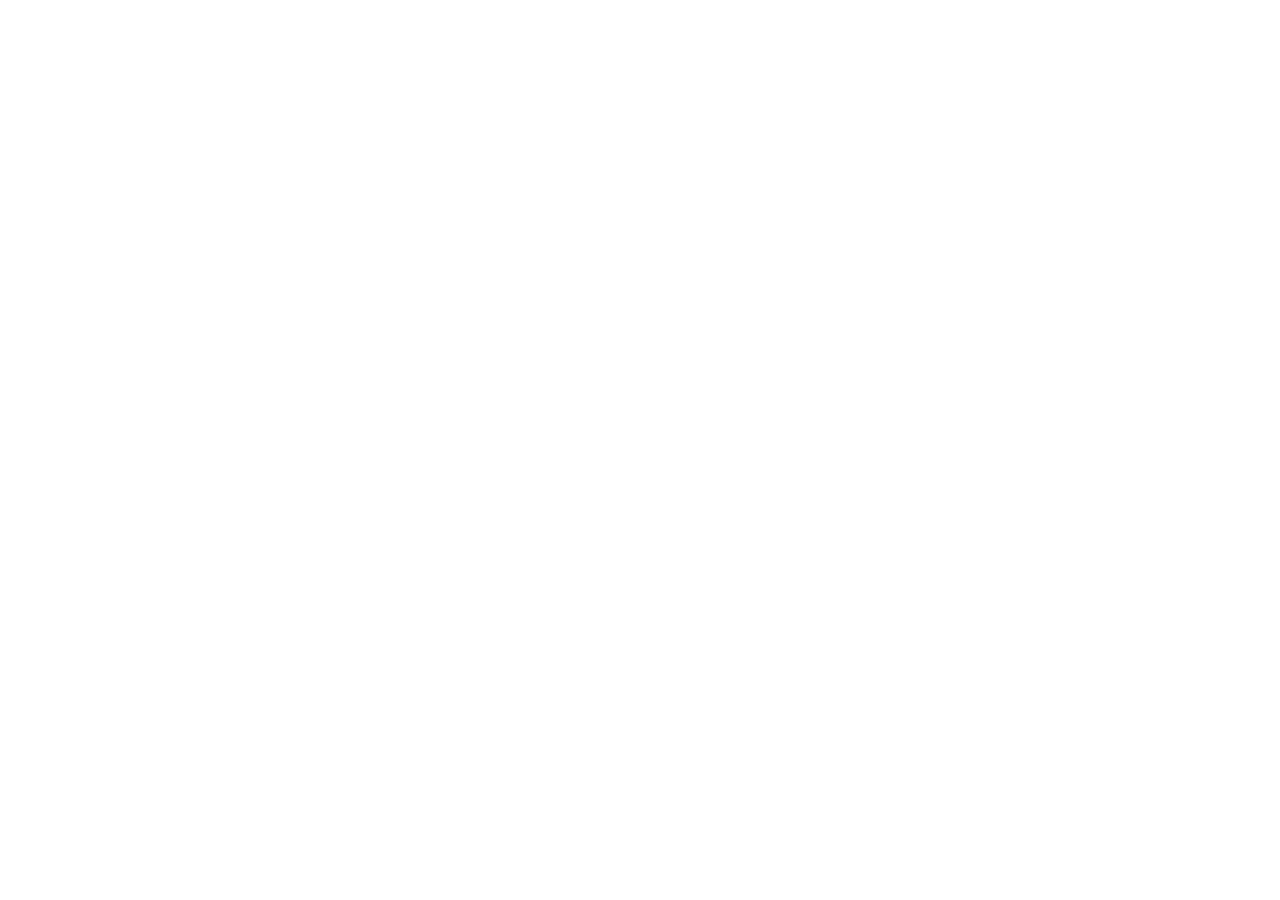
==== find.html @ 616965c0 "Adding initial folder structure and main files" ====
<!DOCTYPE html>
<html lang="en">
<head>
  <meta charset="UTF-8">
  <meta name="viewport" content="width=device-width, initial-scale=1.0">
  <meta name="theme-color" content="#74c7cd">
  <title>Find | Aotearoa Support Near Me</title>
  <link rel="stylesheet" href="assets/css/styles.css">
</head>
<body>
  
</body>
</html>
---- assets/css/styles.css ----
:root {
  --teal: #74c6ce;
  --teal-dark: #2c7e86;
  --teal-soft: #e2f2f4;
  --coral: #ef6c63;
  --coral-dark: #bd4f48;
  --coral-soft: #fff1ef;
  --green-soft: #eef2df;
  --blue-soft: #e3ebf5;
  --pink-soft: #fbeceb;
  --gold-soft: #fff5d7;
  --ink: #24333a;
  --muted: #66747b;
  --line: #dfe7e9;
  --surface: #ffffff;
  --page: #f8fbfb;
  --shadow: 0 10px 28px rgba(34, 61, 68, 0.09);
  --radius: 22px;
  --radius-small: 14px;
  --nav-height: 88px;
}
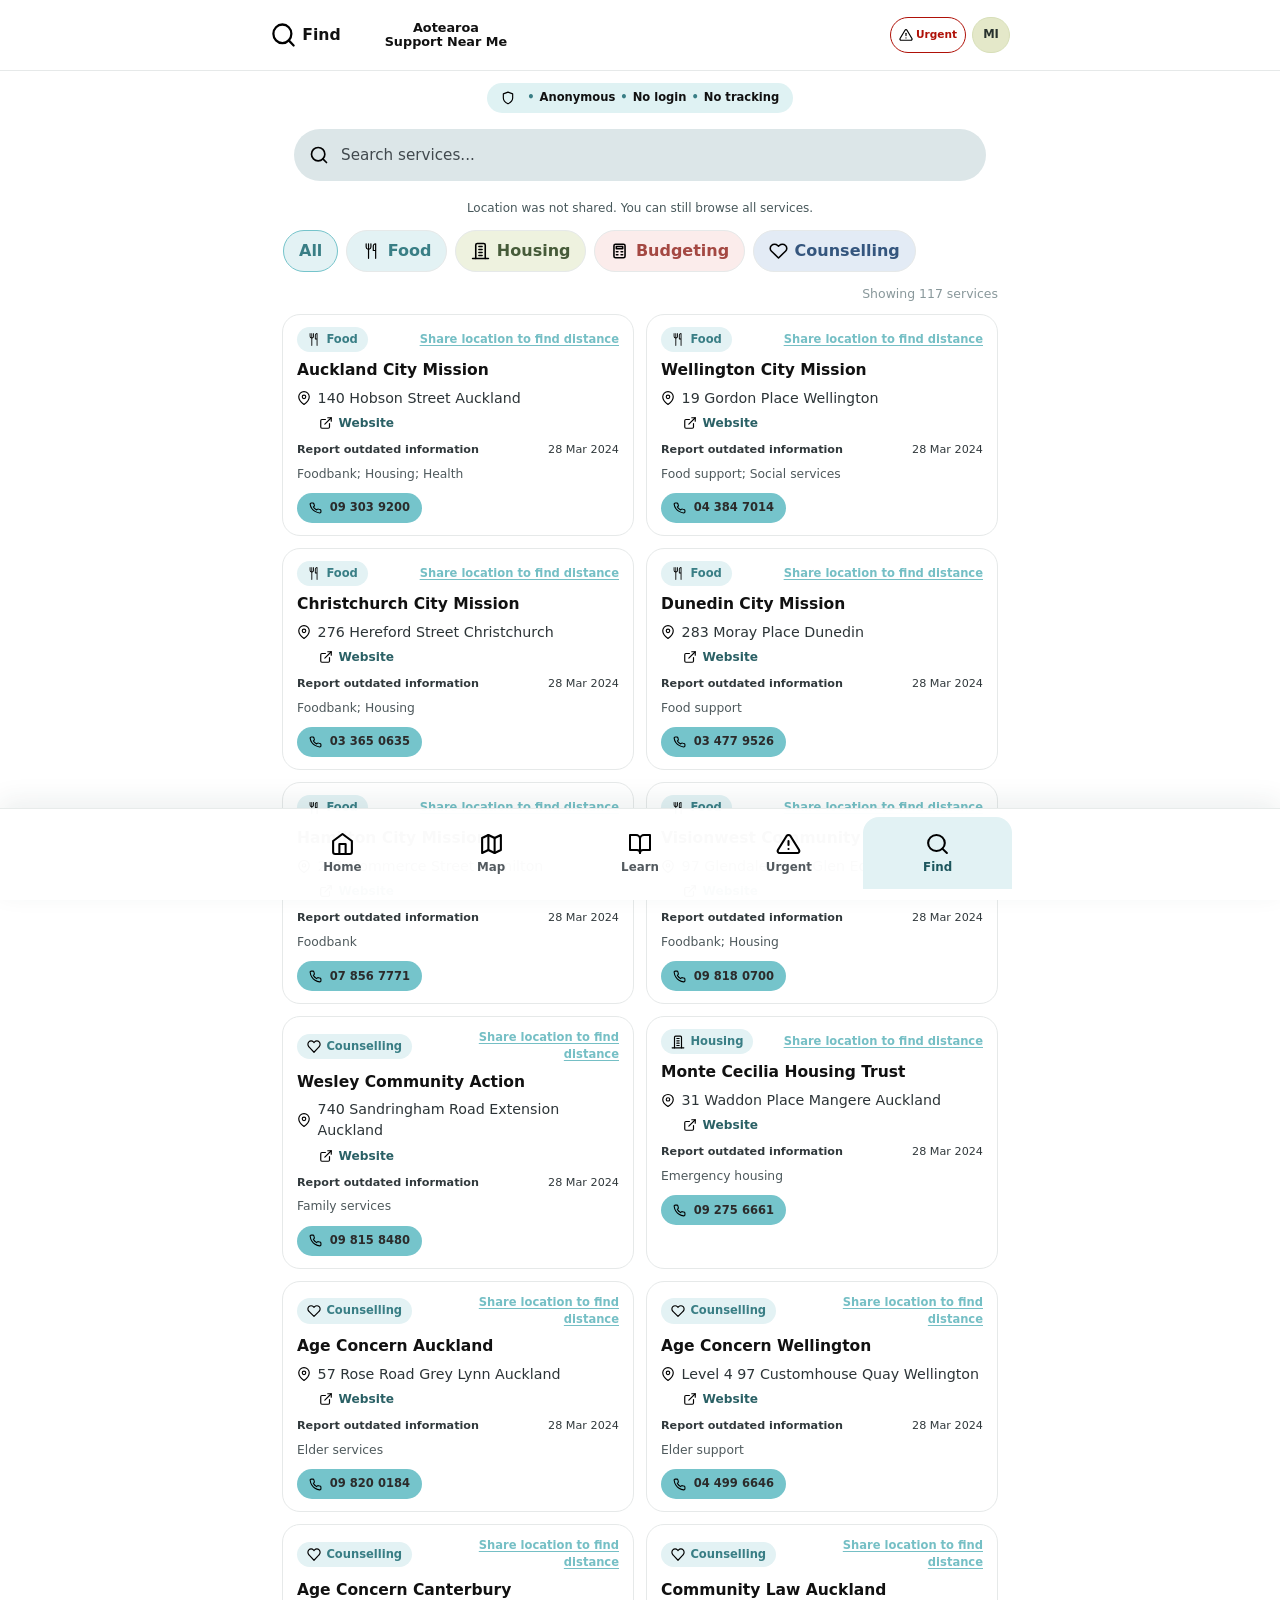
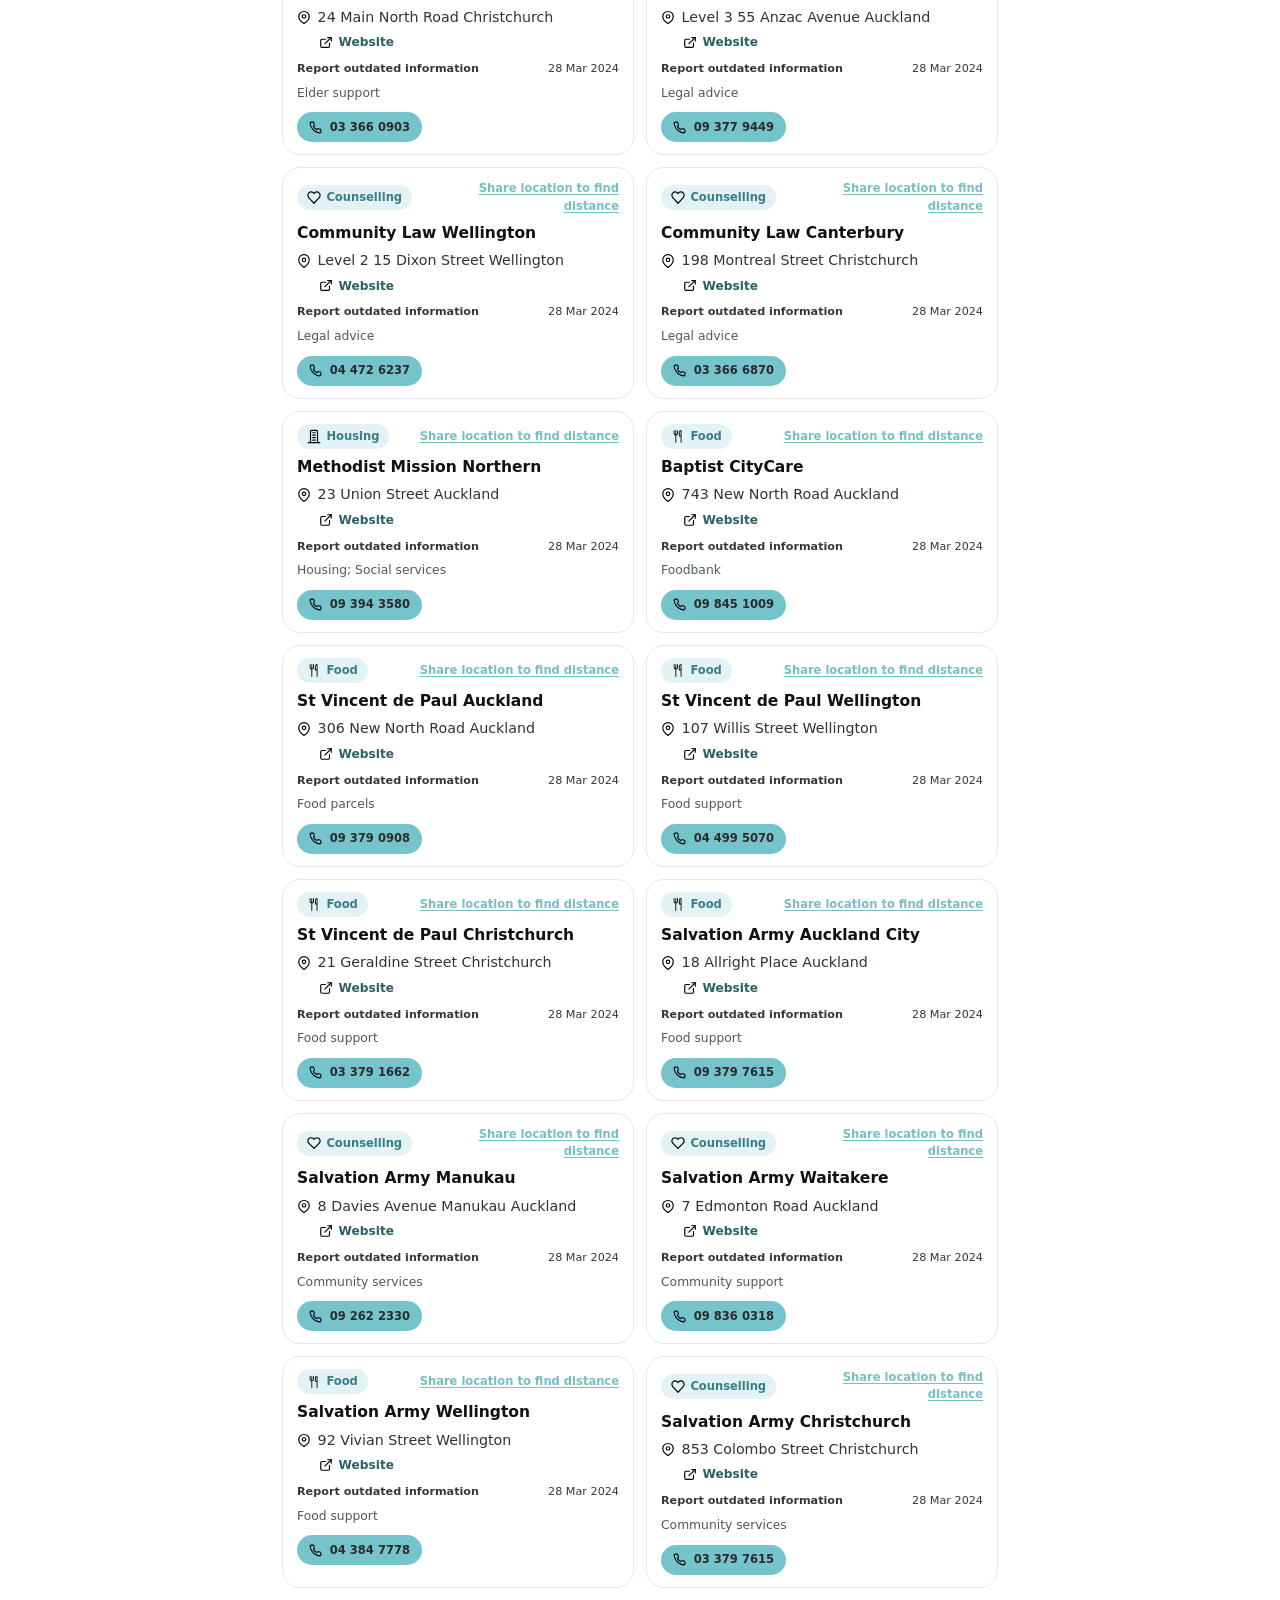
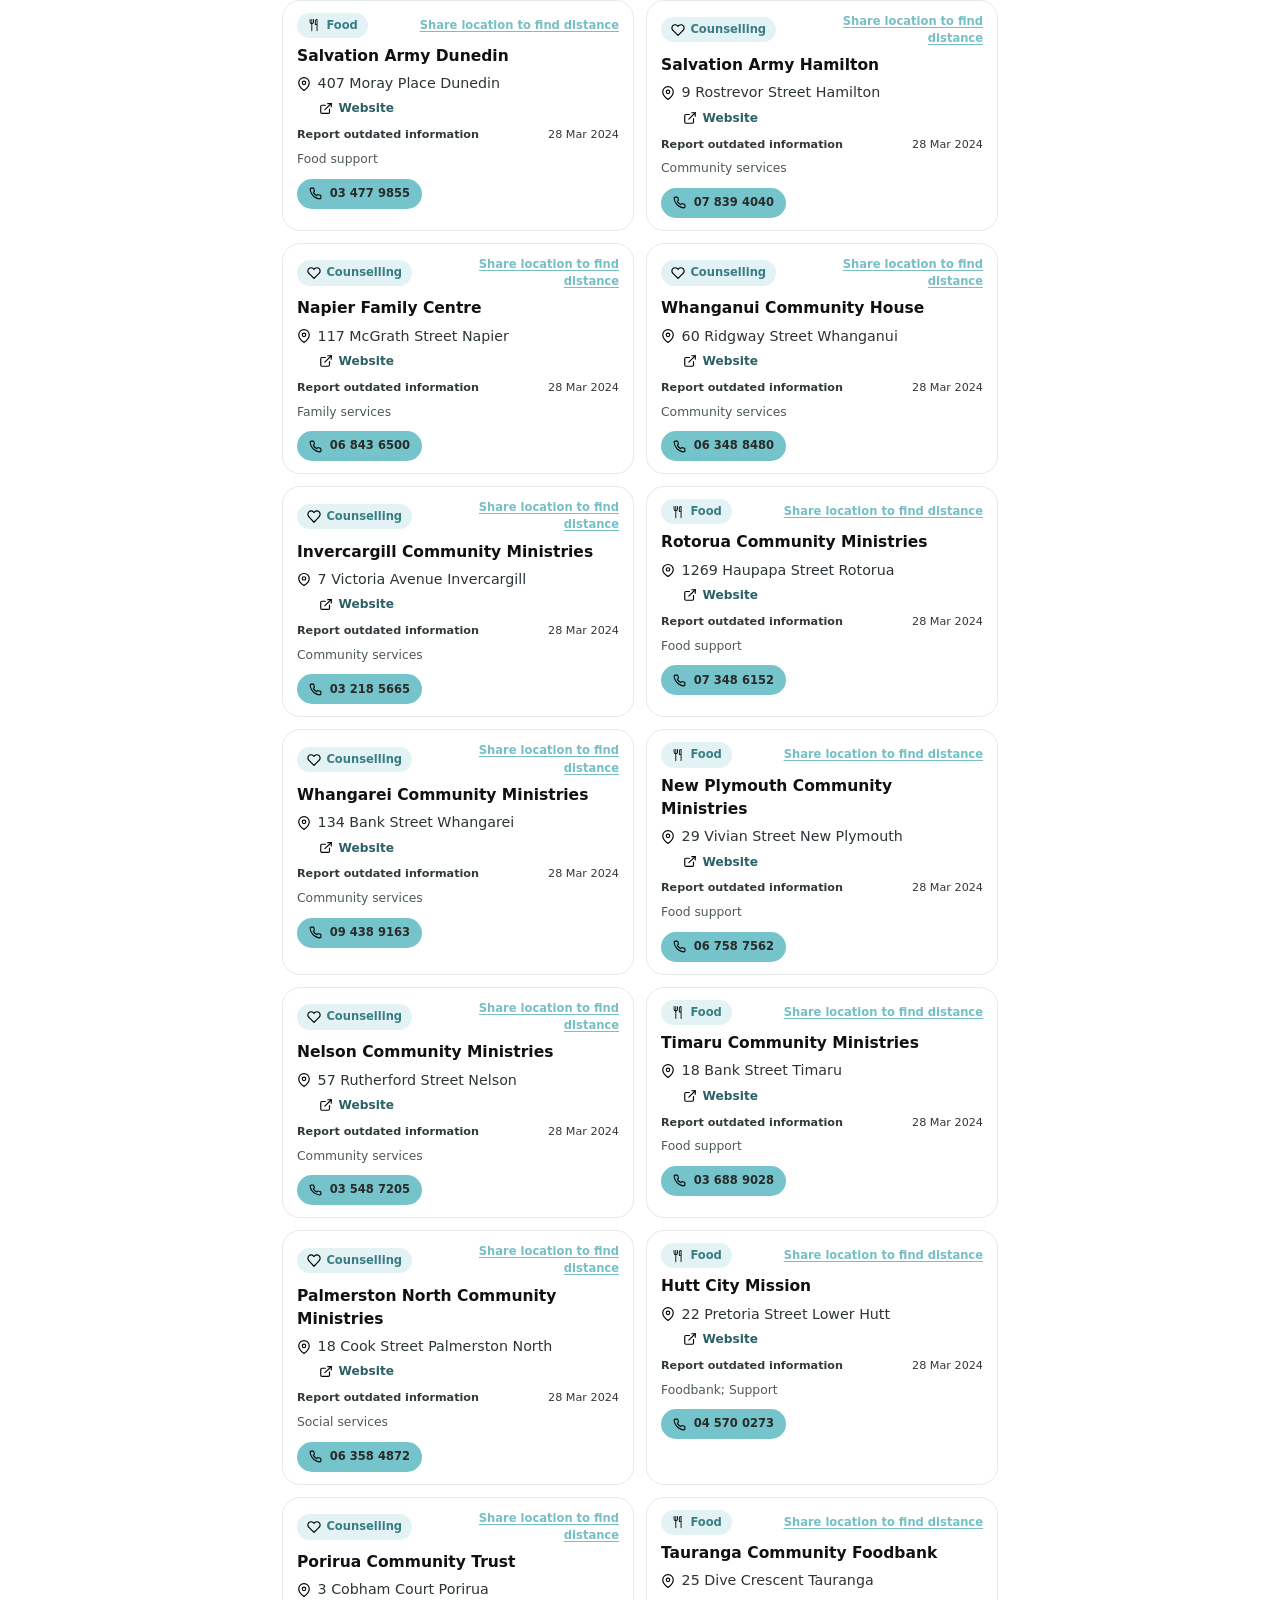
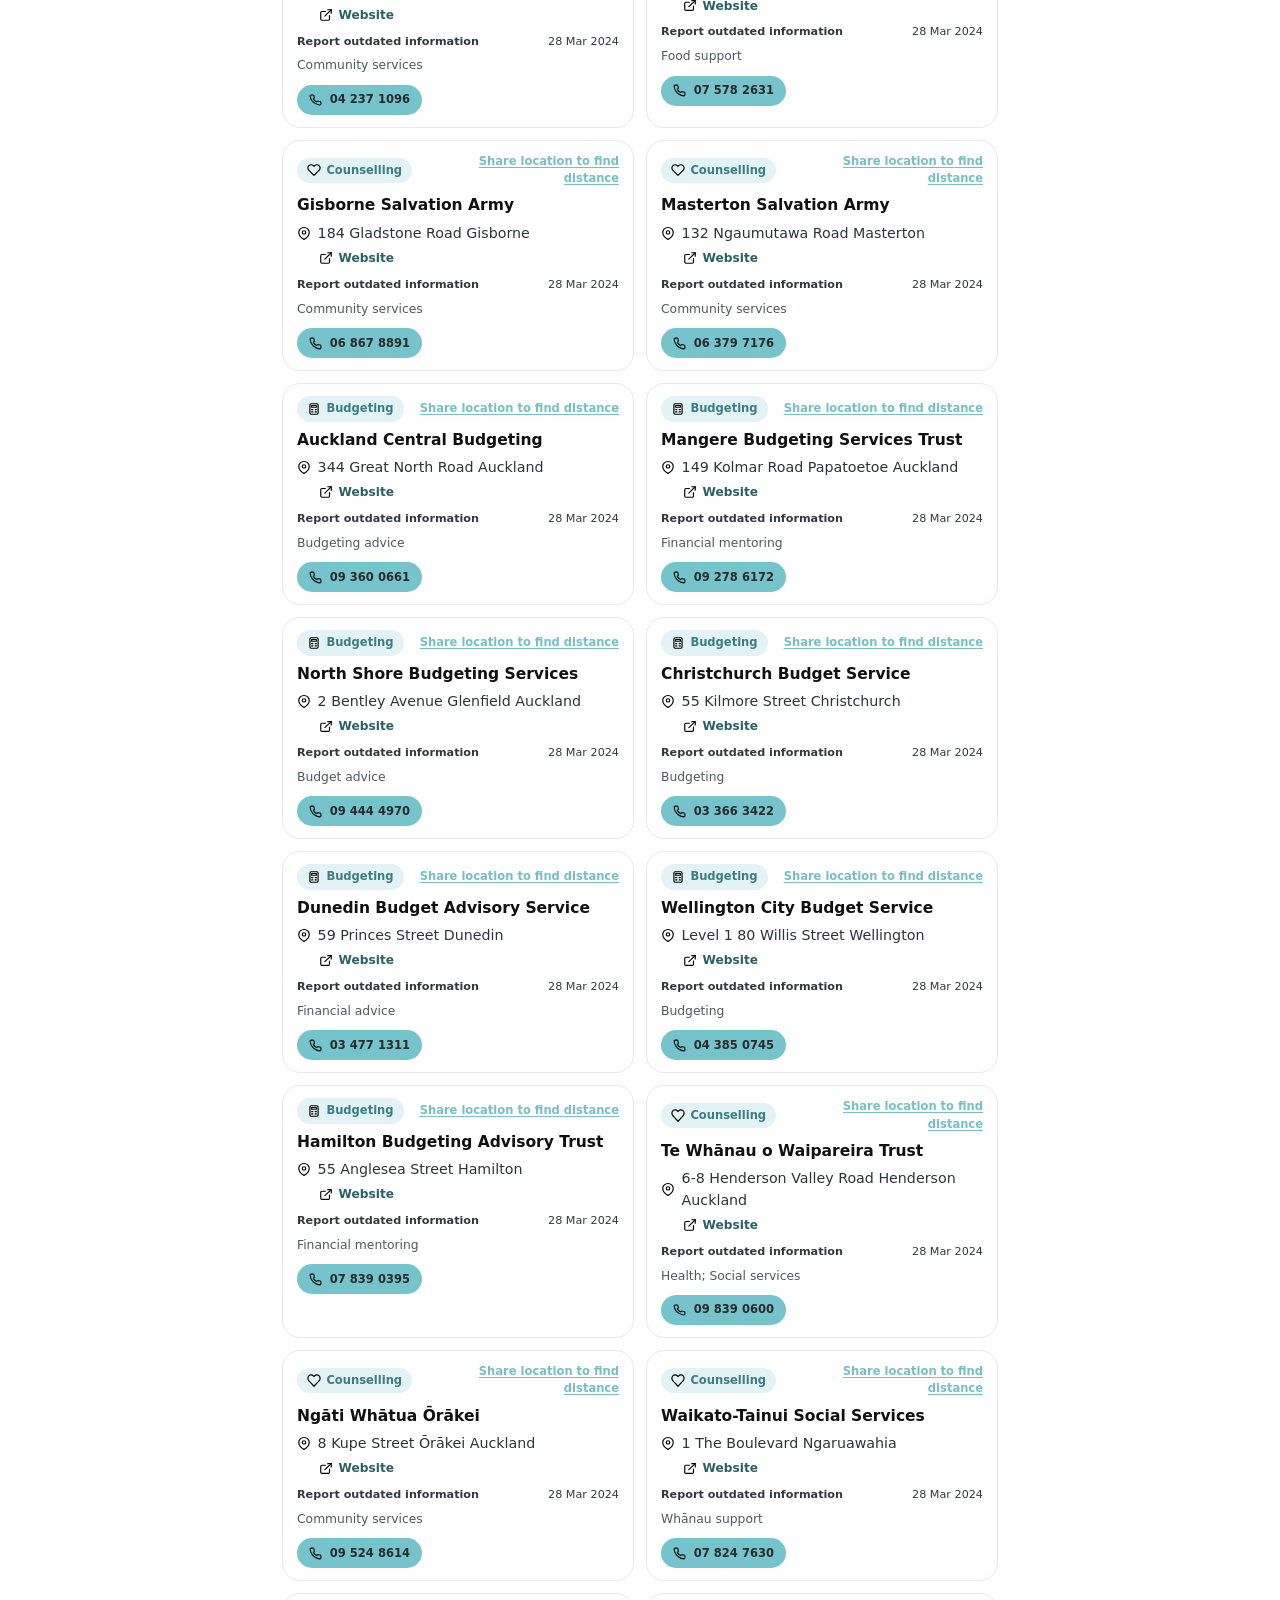
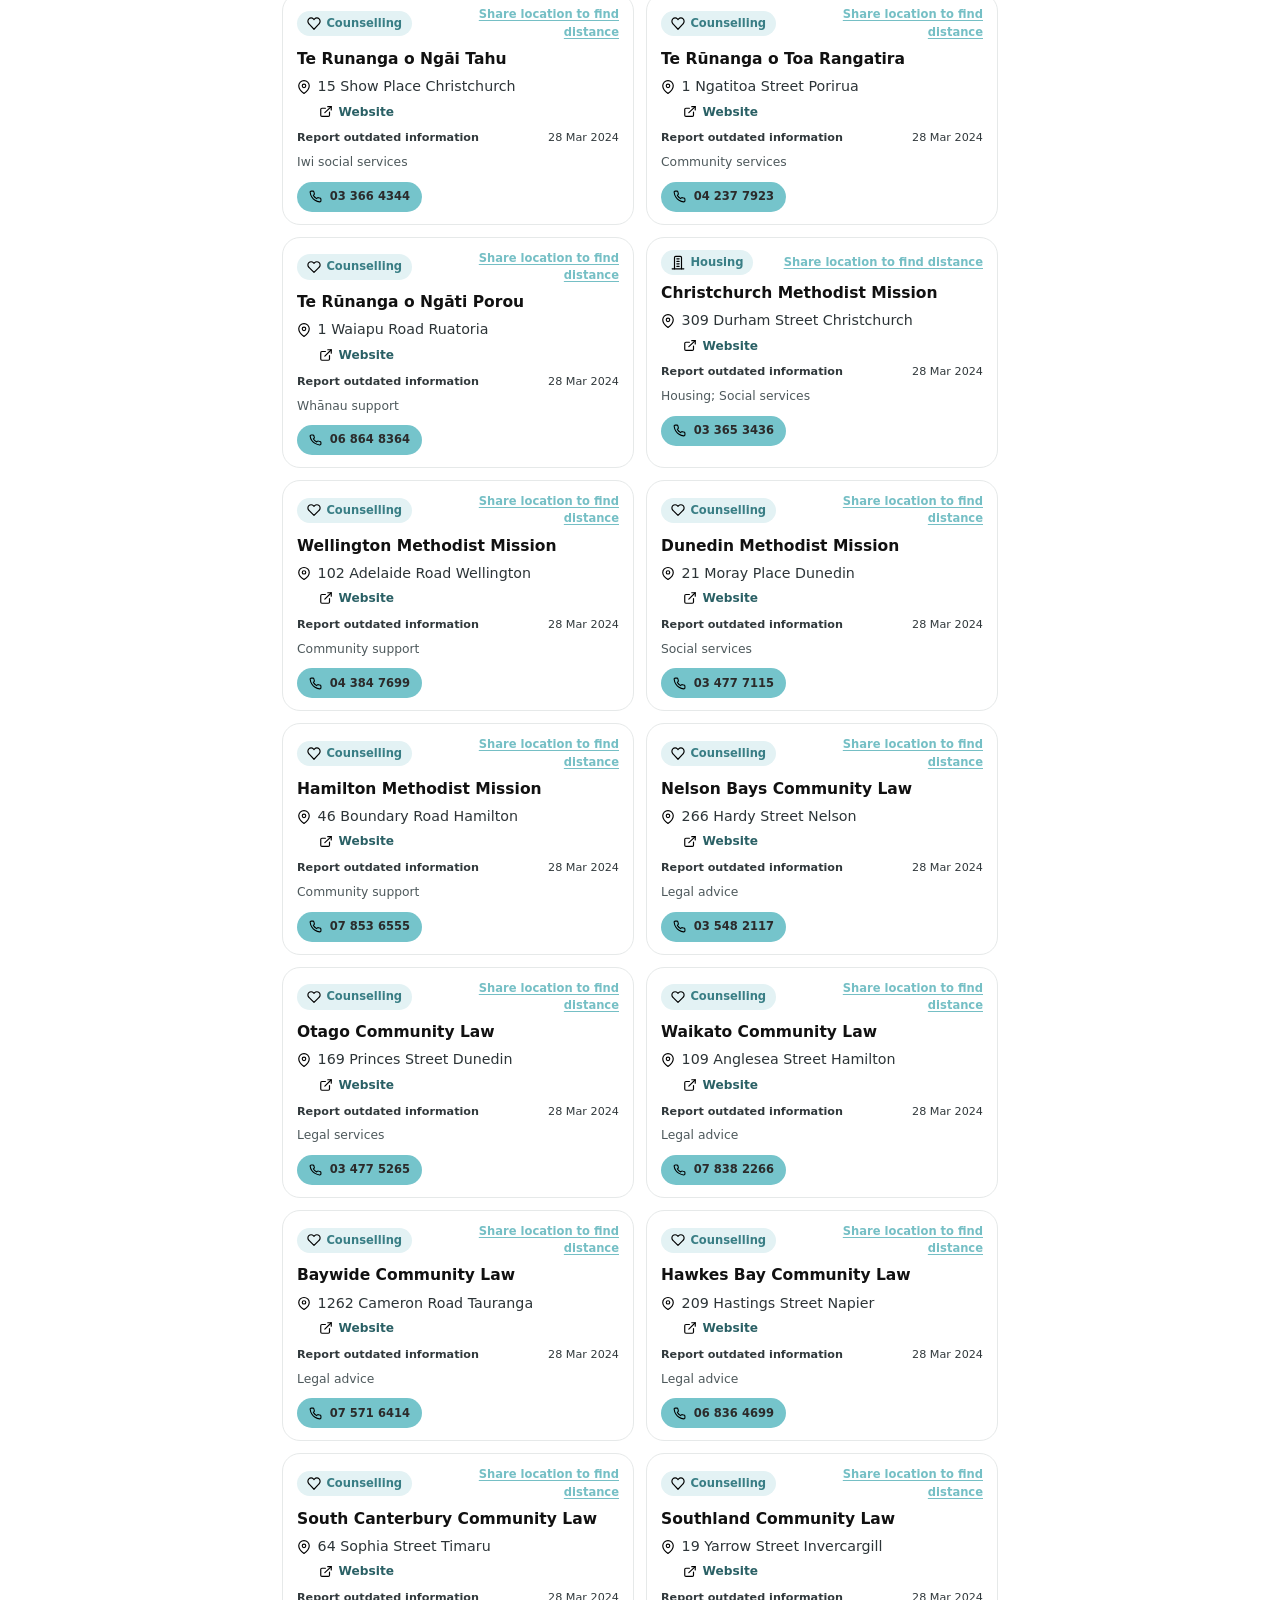
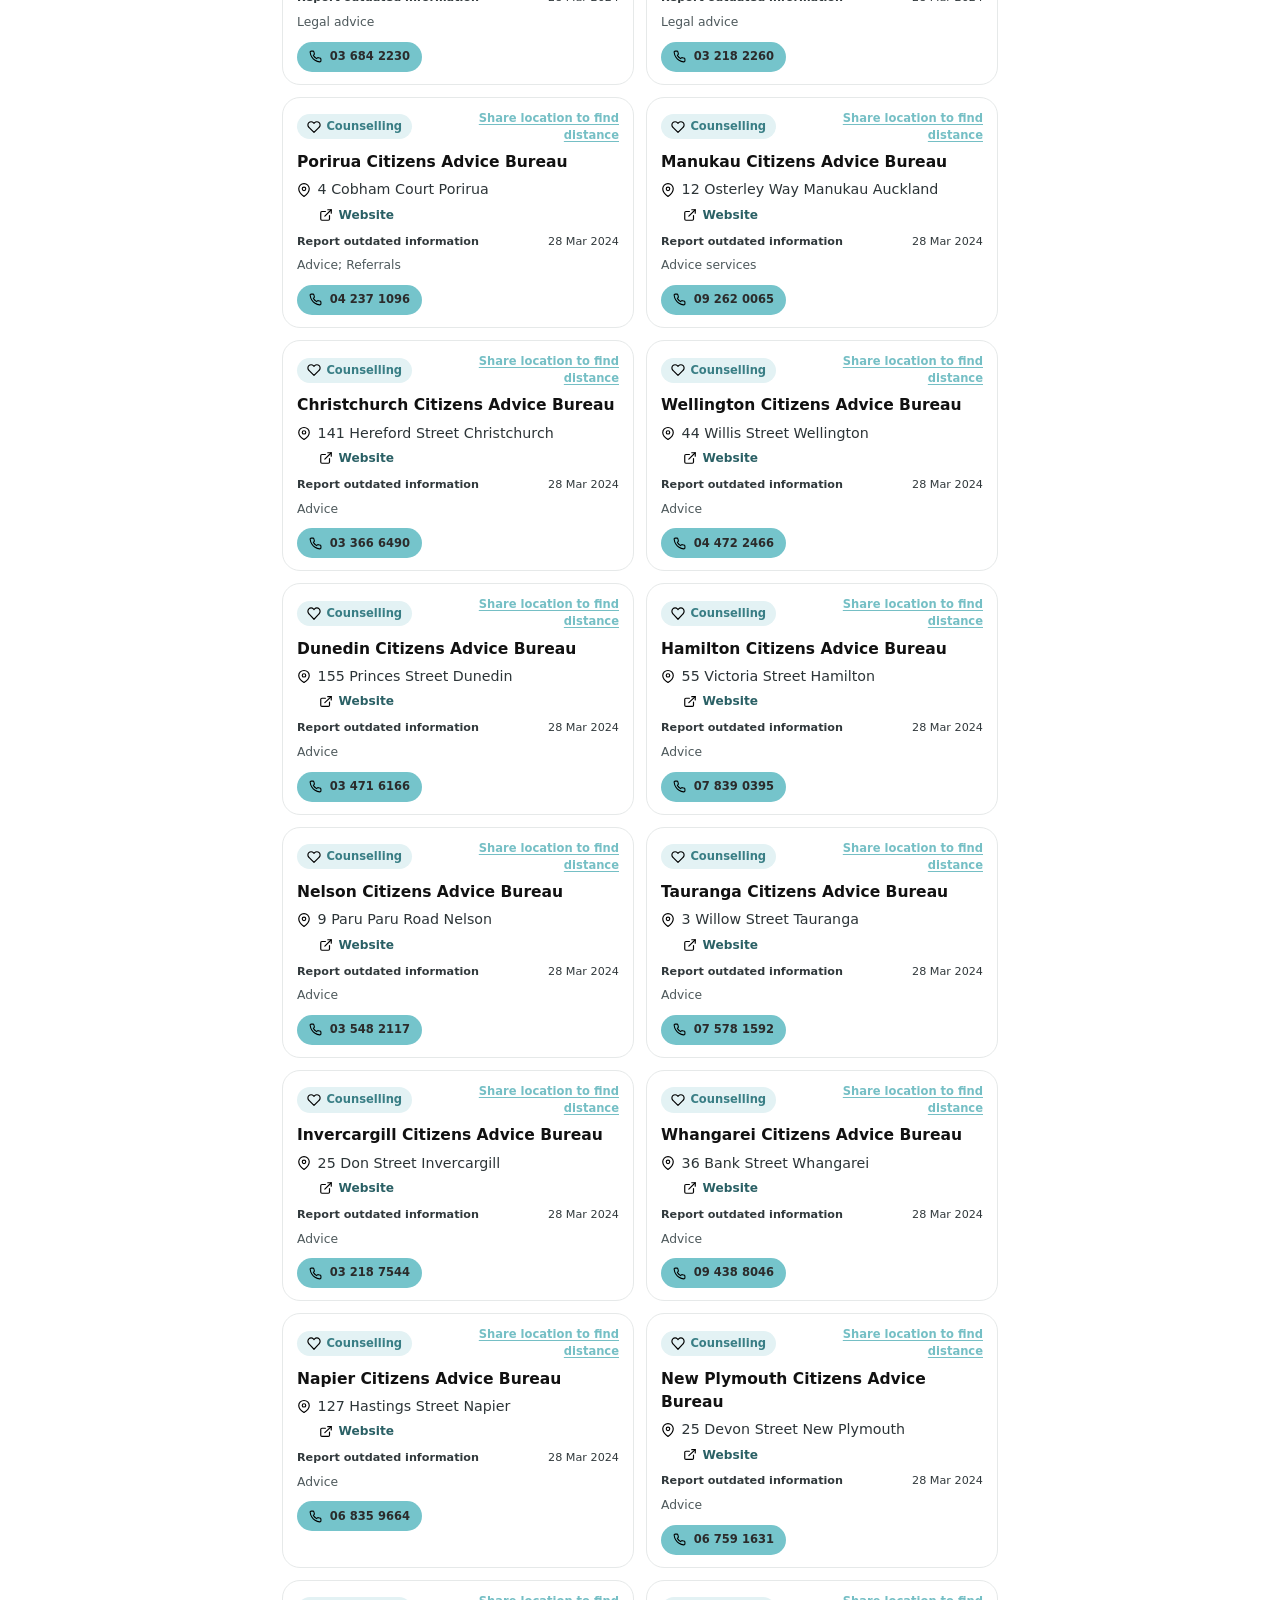
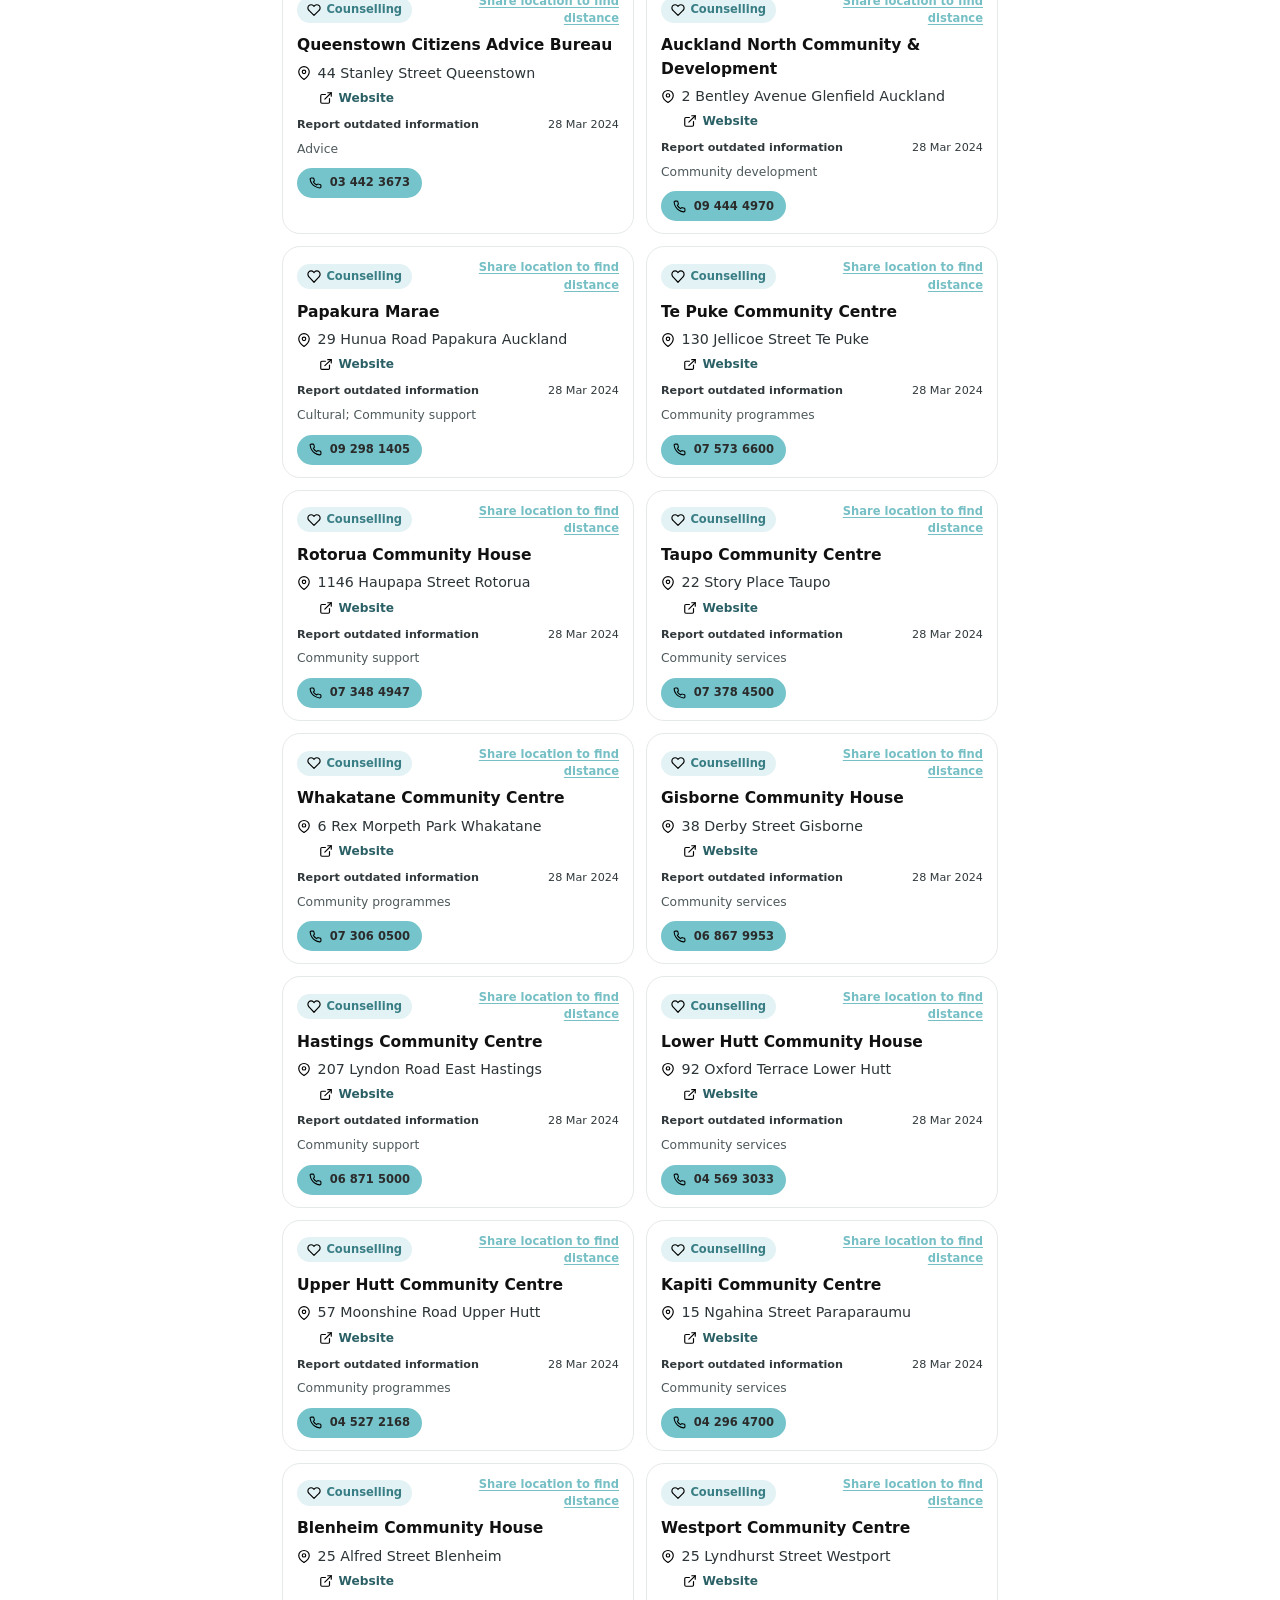
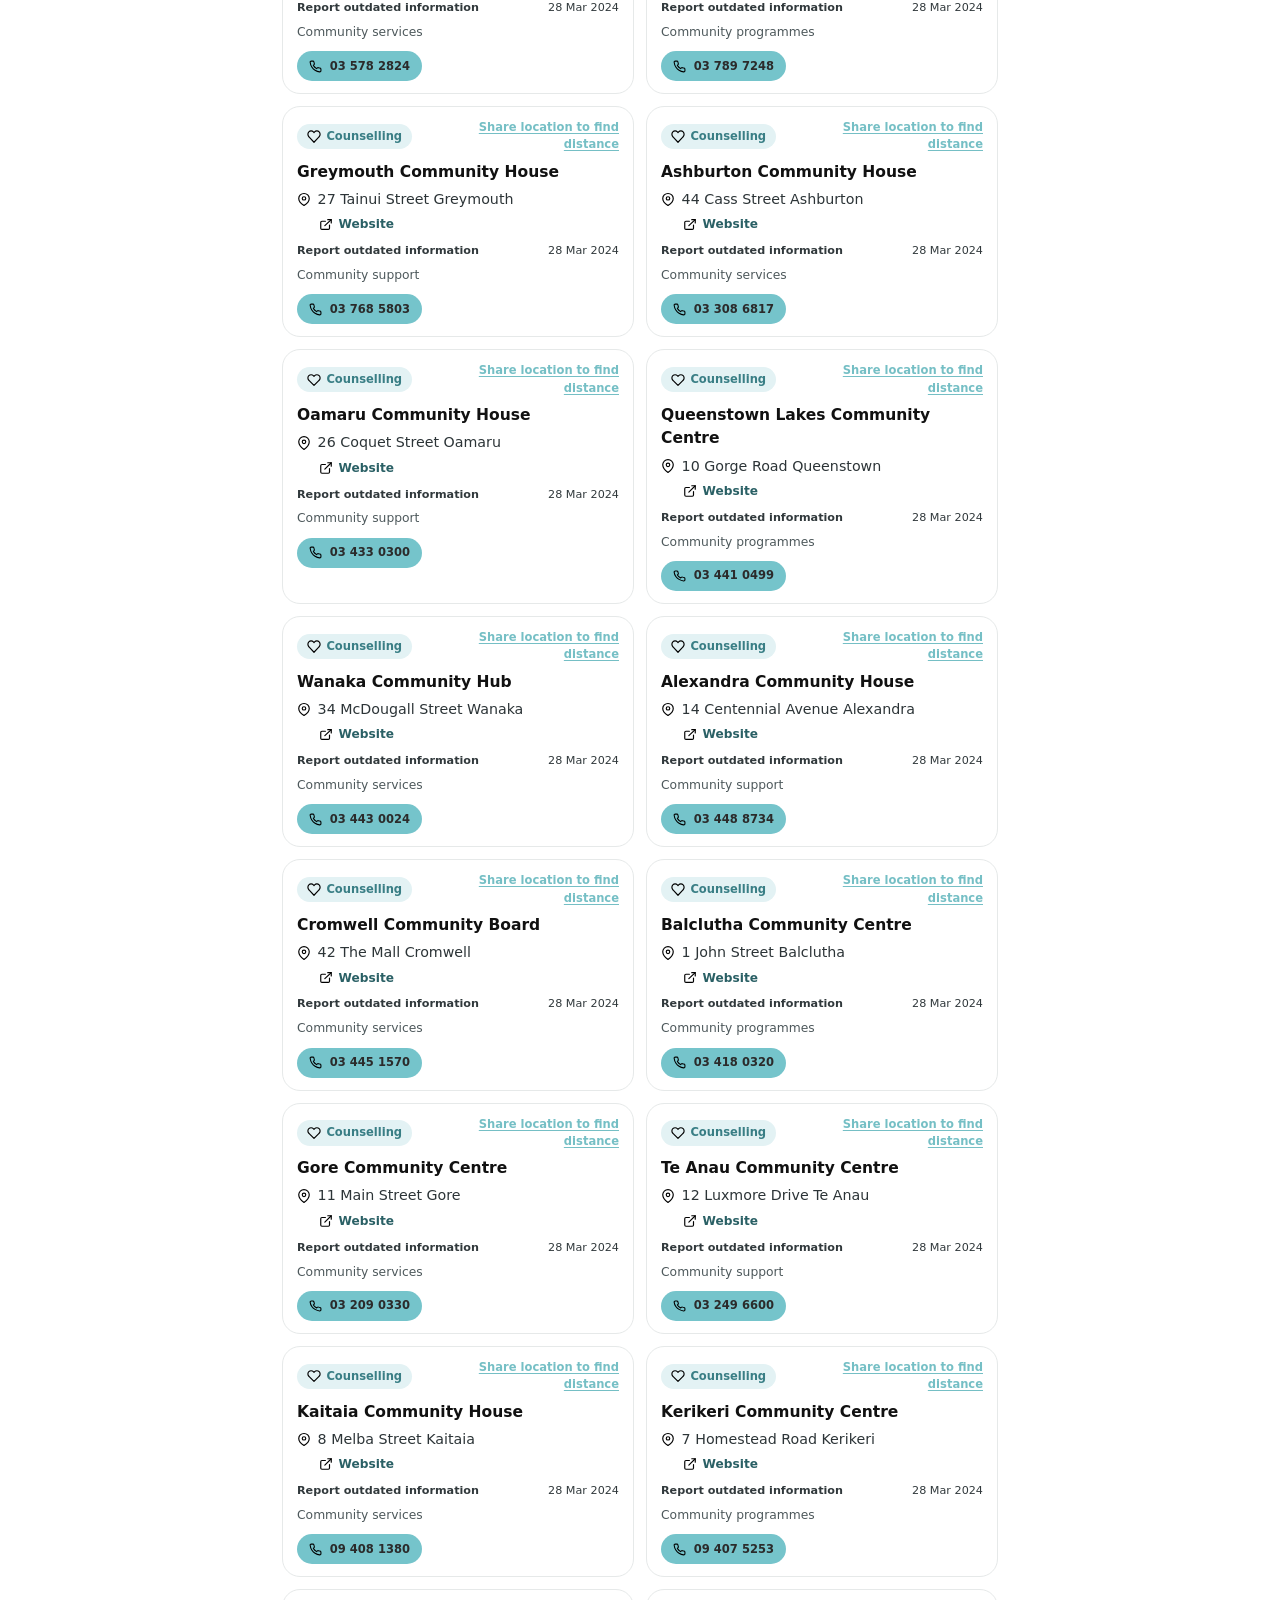
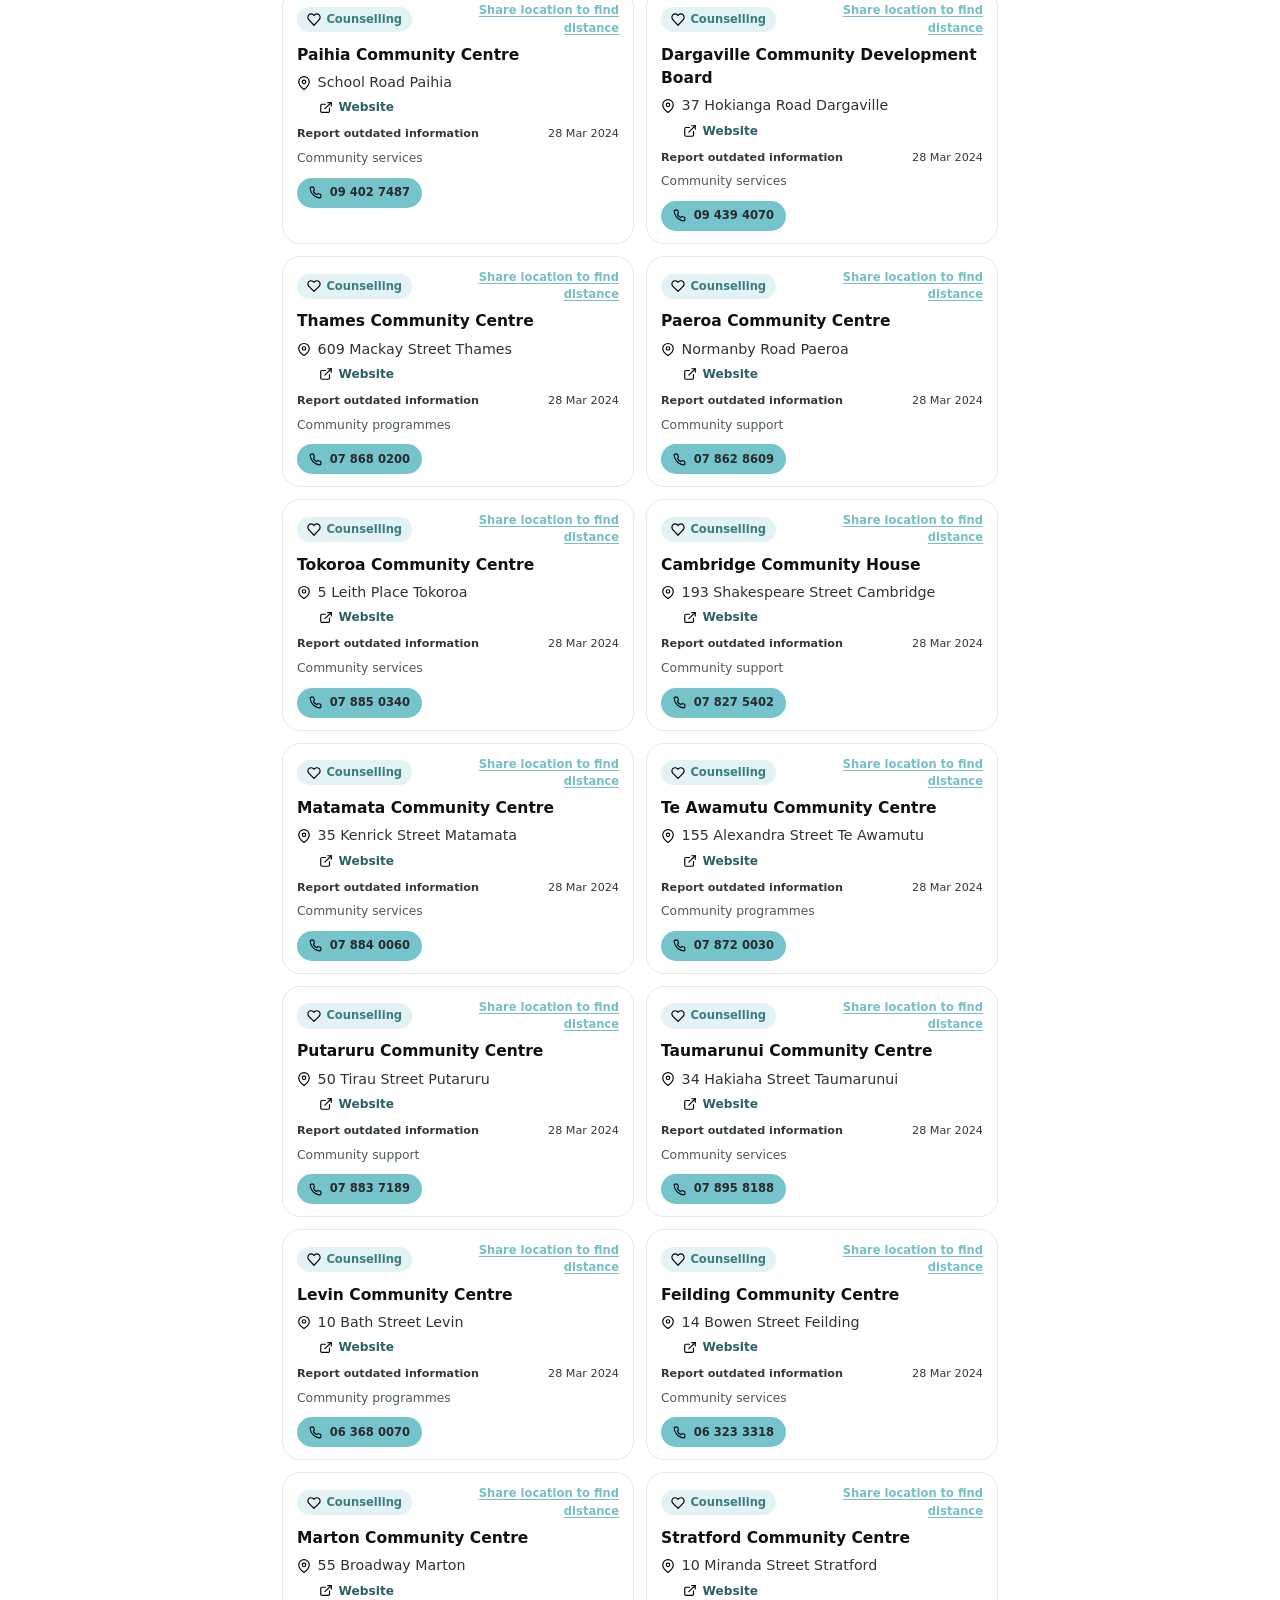
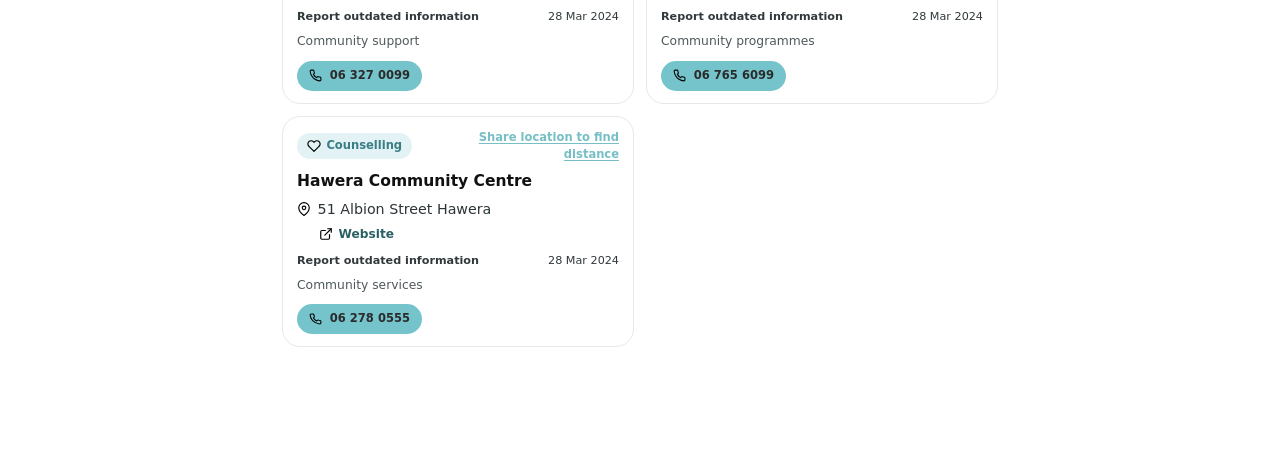
==== commit dfc29939: "Adding finalised file list and changes" ====
--- a/find.html
+++ b/find.html
@@ -4,10 +4,34 @@
   <meta charset="UTF-8">
   <meta name="viewport" content="width=device-width, initial-scale=1.0">
   <meta name="theme-color" content="#74c7cd">
-  <title>Find | Aotearoa Support Near Me</title>
+  <title>Find Aotearoa Support Near Me</title>
   <link rel="stylesheet" href="assets/css/styles.css">
 </head>
-<body>
-  
+<body data-page="find">
+  <header id="app-header"></header>
+  <main class="app-main">
+    <div id="privacy-banner"></div>
+<div class="search-panel">
+  <label class="search-box" for="service-search">
+    <img class="icon" src="assets/icons/search.svg" alt="">
+    <input id="service-search" type="search" autocomplete="off" data-i18n-placeholder="find.searchPlaceholder" placeholder="Search services...">
+  </label>
+</div>
+<p id="find-location-status" class="location-status-inline" aria-live="polite"></p>
+
+<div>
+  <div id="find-category-filters" class="chip-row"></div>
+</div>
+
+<div class="div-block">
+  <div class="result-count-row">
+    <span id="find-result-count" class="result-count"></span>
+  </div>
+  <div id="find-service-list" class="service-list" aria-live="polite"></div>
+</div>
+
+  </main>
+  <nav id="bottom-navigation"></nav>
+  <script type="module" src="assets/js/find.js"></script>
 </body>
 </html>
--- a/assets/css/styles.css
+++ b/assets/css/styles.css
@@ -11,7 +11,7 @@
   --pink-soft: #fbeceb;
   --gold-soft: #fff5d7;
   --ink: #24333a;
-  --muted: #66747b;
+  --muted: #4D5A5B;
   --line: #dfe7e9;
   --surface: #ffffff;
   --page: #f8fbfb;
@@ -20,3 +20,1402 @@
   --radius-small: 14px;
   --nav-height: 88px;
 }
+
+* { box-sizing: border-box; }
+
+html { scroll-behavior: smooth; }
+
+body {
+  margin: 0;
+  color: var(--ink);
+  background: var(--page);
+  font-family: Inter, ui-sans-serif, system-ui, -apple-system, BlinkMacSystemFont, "Segoe UI", sans-serif;
+  line-height: 1.5;
+}
+
+button, input, a { font: inherit; }
+
+button, a { -webkit-tap-highlight-color: transparent; }
+
+a { color: inherit; }
+
+.icon {
+  width: 1.35rem;
+  height: 1.35rem;
+  flex: 0 0 auto;
+}
+
+.icon-large { width: 2.4rem; height: 2.4rem; }
+.icon-xl { width: 3.25rem; height: 3.25rem; }
+
+#app-header {
+  position: sticky;
+  top: 0;
+  z-index: 100;
+  background: rgba(255, 255, 255, 0.96);
+  backdrop-filter: blur(12px);
+  border-bottom: 1px solid var(--line);
+}
+
+.header-inner {
+  min-height: 70px;
+  max-width: 760px;
+  margin: 0 auto;
+  padding: 8px 10px;
+  display: grid;
+  grid-template-columns: auto minmax(110px, 1fr) auto;
+  align-items: center;
+  column-gap: 7px;
+}
+
+.page-identity {
+  display: flex;
+  align-items: center;
+  gap: 5px;
+  min-width: 0;
+  font-weight: 750;
+}
+
+.page-identity .icon {
+  color: #74c6ce;
+  width: 1.7rem;
+  height: 1.7rem;
+}
+
+.page-identity span {
+  white-space: nowrap;
+  font-size: 0.98rem;
+}
+
+.brand {
+  justify-self: start;
+  margin-left: 2px;
+  text-align: left;
+  font-size: 0.82rem;
+  line-height: 1.08;
+  font-weight: 850;
+  letter-spacing: 0;
+  white-space: nowrap;
+}
+
+.header-actions {
+  display: flex;
+  align-items: center;
+  justify-content: flex-end;
+  gap: 6px;
+}
+
+.urgent-link,
+.language-button {
+  min-height: 36px;
+  border-radius: 999px;
+  display: inline-flex;
+  align-items: center;
+  justify-content: center;
+  text-decoration: none;
+  font-weight: 800;
+  cursor: pointer;
+  background: #fff;
+}
+
+.language-button:hover::after {
+  content: "Change language";
+  position: absolute;
+  top: calc(100% + 6px);
+  right: 0;
+  background: #333;
+  color: #fff;
+  padding: 6px 9px;
+  border-radius: 5px;
+  font-size: 11px;
+  white-space: nowrap;
+  z-index: 100;
+}
+
+.urgent-link {
+  gap: 4px;
+  padding: 6px 9px;
+  border: 1.5px solid #AF1108;
+  color: #AF1108;
+  font-size: 0.72rem;
+  white-space: nowrap;
+}
+
+.urgent-link .icon {
+  width: 1rem;
+  height: 1rem;
+}
+
+.language-button {
+  width: 38px;
+  min-width: 38px;
+  padding: 0;
+  border: 1.5px solid #d7dfb8;
+  background: #e4e8c9;
+  color: #27312d;
+  font-size: 0.72rem;
+}
+
+.app-main {
+  width: min(100%, 760px);
+  margin: 0 auto;
+  padding: 12px 14px calc(var(--nav-height) + 28px);
+}
+
+.privacy-banner {
+  background: #eef8f7;
+  border: 1px solid #d9eeec;
+  border-radius: 999px;
+  min-height: 38px;
+  padding: 8px 14px;
+  margin-bottom: 16px;
+  display: flex;
+  align-items: center;
+  justify-content: center;
+  gap: 14px;
+  color: #44656a;
+  font-size: 0.83rem;
+  font-weight: 700;
+}
+
+.privacy-banner span {
+  display: inline-flex;
+  align-items: center;
+  gap: 5px;
+}
+
+.privacy-banner span::before {
+  content: "•";
+  color: var(--teal-dark);
+}
+
+.privacy-banner span:first-child::before { content: ""; }
+
+.hero-card, .page-intro, .quiz-card, .urgent-primary-card, .search-panel {
+  border-radius: var(--radius);
+  background: var(--surface);
+  border: 1px solid var(--line);
+  box-shadow: var(--shadow);
+}
+
+.hero-card {
+  padding: 26px 22px;
+  background:
+    radial-gradient(circle at 88% 16%, rgba(115,196,202,.26), transparent 25%),
+    linear-gradient(140deg, #ffffff, #eefafa);
+}
+
+.hero-card h1, .page-intro h1, .urgent-hero h1 {
+  margin: 2px 0 8px;
+  font-size: clamp(1.8rem, 8vw, 2.6rem);
+  line-height: 1.08;
+}
+
+.hero-card p, .page-intro p, .urgent-hero p { margin: 0; }
+
+.eyebrow {
+  margin: 0;
+  color: var(--teal-dark);
+  font-size: 0.79rem;
+  font-weight: 800;
+  letter-spacing: 0.08em;
+  text-transform: uppercase;
+}
+
+.primary-cta, .secondary-button, .call-button, .icon-call-button {
+  border: 0;
+  cursor: pointer;
+  text-decoration: none;
+  display: inline-flex;
+  align-items: center;
+  justify-content: center;
+  gap: 8px;
+  font-weight: 800;
+}
+
+.primary-cta {
+  width: 100%;
+  margin-top: 22px;
+  min-height: 54px;
+  border-radius: 16px;
+  background: var(--teal);
+  color: #123a3e;
+}
+
+.secondary-button {
+  min-height: 42px;
+  padding: 8px 13px;
+  border-radius: 13px;
+  background: var(--teal-soft);
+  color: var(--teal-dark);
+}
+
+.section-block { margin-top: 24px; }
+
+.section-heading-row {
+  margin-bottom: 12px;
+  display: flex;
+  align-items: end;
+  justify-content: space-between;
+  gap: 12px;
+}
+
+.section-heading-row h2 { margin: 0; font-size: 1.2rem; }
+
+.category-grid {
+  display: grid;
+  grid-template-columns: repeat(2, minmax(0, 1fr));
+  gap: 12px;
+}
+
+.category-tile {
+  border: 0;
+  min-height: 128px;
+  border-radius: 20px;
+  padding: 17px;
+  background: var(--teal-soft);
+  color: var(--ink);
+  text-align: left;
+  display: flex;
+  flex-direction: column;
+  justify-content: space-between;
+  gap: 14px;
+  cursor: pointer;
+}
+
+.category-tile:nth-child(4n+2) { background: var(--green-soft); }
+.category-tile:nth-child(4n+3) { background: var(--pink-soft); }
+.category-tile:nth-child(4n+4) { background: var(--blue-soft); }
+
+.category-tile .icon { width: 2rem; height: 2rem; color: var(--teal-dark); }
+.category-tile strong { font-size: 0.96rem; }
+
+.page-intro { padding: 20px; margin-bottom: 16px; }
+.page-intro h1 { font-size: 1.85rem; }
+
+.location-panel {
+  padding: 14px;
+  margin-bottom: 14px;
+  display: flex;
+  align-items: center;
+  justify-content: space-between;
+  gap: 12px;
+}
+
+.location-panel p, .search-panel p { margin: 3px 0 0; }
+.muted { color: var(--muted); font-size: 0.88rem; }
+
+.chip-row {
+  display: flex;
+  gap: 8px;
+  overflow-x: auto;
+  padding: 3px 1px 10px;
+  scrollbar-width: thin;
+}
+
+.filter-chip {
+  flex: 0 0 auto;
+  border: 1px solid var(--line);
+  background: var(--surface);
+  border-radius: 999px;
+  min-height: 42px;
+  padding: 7px 15px;
+  cursor: pointer;
+  color: var(--ink);
+  font-weight: 700;
+  display: inline-flex;
+  align-items: center;
+  gap: 7px;
+}
+
+.filter-chip .icon {
+  width: 1.15rem;
+  height: 1.15rem;
+}
+
+.filter-chip.active {
+  border-color: var(--coral);
+  background: var(--coral);
+  color: #fff;
+}
+
+.filter-chip.category-filter-food { background: var(--teal-soft); color: var(--teal-dark); }
+.filter-chip.category-filter-housing { background: var(--green-soft); color: #465b39; }
+.filter-chip.category-filter-budgeting { background: var(--pink-soft); color: #a44842; }
+.filter-chip.category-filter-counselling { background: var(--blue-soft); color: #35567e; }
+
+.filter-chip.active.category-filter-food,
+.filter-chip.active.category-filter-housing,
+.filter-chip.active.category-filter-budgeting,
+.filter-chip.active.category-filter-counselling {
+  background: var(--coral);
+  color: #fff;
+  border-color: var(--coral);
+}
+
+.filter-chip.active {
+  border-color: var(--teal);
+  background: var(--teal-soft);
+  color: var(--teal-dark);
+}
+
+.map-canvas {
+  height: 390px;
+  border-radius: var(--radius);
+  overflow: hidden;
+  border: 1px solid var(--line);
+  background: #e7eeee;
+}
+
+.map-placeholder {
+  height: 100%;
+  display: grid;
+  place-items: center;
+  color: var(--muted);
+  padding: 20px;
+  text-align: center;
+}
+
+.map-actions {
+  display: flex;
+  justify-content: flex-end;
+  margin-top: 10px;
+}
+
+.service-list { display: grid; gap: 12px; }
+
+.service-card {
+  background: var(--surface);
+  border: 1px solid var(--line);
+  border-radius: 18px;
+  padding: 16px;
+  box-shadow: 0 6px 18px rgba(34,61,68,.06);
+}
+
+.service-card.highlighted {
+  outline: 3px solid rgba(115,196,202,.35);
+}
+
+.service-topline {
+  display: flex;
+  align-items: flex-start;
+  justify-content: space-between;
+  gap: 12px;
+}
+
+.service-card h1 { margin: 8px 0 4px; font-size: 1.08rem; }
+
+.service-distance {
+  color: var(--teal-dark);
+  font-size: 0.79rem;
+  font-weight: 800;
+  text-align: right;
+  max-width: 130px;
+}
+
+.category-badges {
+  display: flex;
+  gap: 6px;
+  overflow-x: auto;
+  scrollbar-width: none;
+}
+
+.category-badge {
+  flex: 0 0 auto;
+  border-radius: 999px;
+  padding: 4px 8px;
+  background: var(--teal-soft);
+  color: var(--teal-dark);
+  font-size: 0.72rem;
+  font-weight: 800;
+}
+
+.service-meta {
+  margin: 0;
+  color: var(--muted);
+  font-size: 0.89rem;
+}
+
+.service-actions {
+  margin-top: 14px;
+  display: flex;
+  flex-wrap: wrap;
+  gap: 8px;
+}
+
+.call-button {
+  min-height: 42px;
+  padding: 8px 13px;
+  border-radius: 13px;
+  background: var(--teal);
+  color: #123a3e;
+}
+
+.report-link, .website-link {
+  min-height: 42px;
+  padding: 8px 11px;
+  border-radius: 13px;
+  display: inline-flex;
+  align-items: center;
+  gap: 6px;
+  color: var(--muted);
+  text-decoration: none;
+  font-size: 0.84rem;
+  font-weight: 700;
+}
+
+.result-count { color: var(--muted); font-size: 0.85rem; }
+
+.search-panel {
+  padding: 14px;
+  margin-bottom: 14px;
+}
+
+.search-box {
+  min-height: 50px;
+  padding: 0 14px;
+  display: flex;
+  align-items: center;
+  gap: 10px;
+  border: 1px solid var(--line);
+  border-radius: 15px;
+  background: var(--surface);
+}
+
+.search-box input {
+  border: 0;
+  outline: none;
+  width: 100%;
+  min-width: 0;
+  background: transparent;
+  color: var(--ink);
+  font-size: 1rem;
+}
+
+.search-panel .secondary-button { margin-top: 10px; }
+
+.quiz-card {
+  padding: 18px;
+  display: grid;
+  grid-template-columns: auto 1fr;
+  gap: 14px;
+  align-items: start;
+  background: var(--gold-soft);
+}
+
+.quiz-card h1 { margin: 2px 0 4px; }
+.quiz-card p { margin: 0; }
+
+.learn-accordion { display: grid; gap: 12px; }
+
+.learn-item {
+  border: 1px solid var(--line);
+  border-radius: 19px;
+  background: var(--surface);
+  overflow: hidden;
+}
+
+.learn-toggle {
+  width: 100%;
+  border: 0;
+  padding: 17px;
+  background: transparent;
+  display: grid;
+  grid-template-columns: 80px 1fr auto;
+  align-items: center;
+  gap: 13px;
+  text-align: left;
+  cursor: pointer;
+  color: var(--ink);
+}
+
+.learn-stat {
+  min-height: 62px;
+  border-radius: 16px;
+  background: var(--teal-soft);
+  display: grid;
+  place-items: center;
+  padding: 8px;
+  font-weight: 900;
+  text-align: center;
+}
+
+.learn-toggle h2 { margin: 0 0 3px; font-size: 1rem; }
+.learn-toggle p { margin: 0; color: var(--muted); font-size: 0.86rem; }
+
+.learn-detail {
+  display: none;
+  padding: 0 17px 17px 100px;
+  color: #3e4c52;
+}
+
+.learn-item.open .learn-detail { display: block; }
+.learn-item.open .learn-stat { background: var(--pink-soft); }
+
+.urgent-hero {
+  border-radius: var(--radius);
+  background: var(--coral-soft);
+  padding: 24px 20px;
+  text-align: center;
+  color: #6c2c28;
+}
+
+.urgent-primary-card {
+  margin-top: 14px;
+  padding: 22px;
+  background: #fff;
+}
+
+.urgent-primary-card h2 { margin: 3px 0; font-size: 1.6rem; }
+.urgent-primary-card p { margin: 0; }
+
+.call-button-large {
+  width: 100%;
+  min-height: 56px;
+  margin-top: 18px;
+  background: var(--coral);
+  color: #fff;
+}
+
+.urgent-list {
+  display: grid;
+  gap: 10px;
+  margin-top: 14px;
+}
+
+.urgent-row {
+  border: 1px solid var(--line);
+  background: var(--surface);
+  border-radius: 17px;
+  padding: 15px;
+  display: flex;
+  align-items: center;
+  justify-content: space-between;
+  gap: 12px;
+}
+
+.urgent-row h2 { margin: 0 0 3px; font-size: 1rem; }
+.urgent-row p { margin: 0; color: var(--muted); }
+
+.icon-call-button {
+  width: 46px;
+  height: 46px;
+  border-radius: 50%;
+  background: var(--coral-soft);
+  color: var(--coral-dark);
+}
+
+.danger-note {
+  margin-top: 14px;
+  border-radius: 17px;
+  padding: 15px;
+  background: #2f3437;
+  color: #fff;
+}
+
+.danger-note p { margin: 2px 0 10px; }
+
+#bottom-navigation {
+  position: fixed;
+  left: 0;
+  right: 0;
+  bottom: 0;
+  z-index: 100;
+  min-height: var(--nav-height);
+  padding-bottom: max(6px, env(safe-area-inset-bottom));
+  background: rgba(255,255,255,.98);
+  border-top: 1px solid #e7ebea;
+  box-shadow: 0 -8px 24px rgba(34,61,68,.08);
+}
+
+.bottom-nav-inner {
+  min-height: 82px;
+  max-width: 760px;
+  margin: 0 auto;
+  padding: 9px 8px 8px;
+  display: grid;
+  grid-template-columns: repeat(5, minmax(0, 1fr));
+  align-items: stretch;
+  overflow: visible;
+}
+
+.nav-item {
+  position: relative;
+  min-height: 66px;
+  padding: 7px 4px 6px;
+  border-radius: 16px 16px 0 0;
+  color: #535A5F;
+  text-decoration: none;
+  display: flex;
+  flex-direction: column;
+  align-items: center;
+  justify-content: center;
+  gap: 4px;
+  font-size: 0.74rem;
+  line-height: 1;
+  font-weight: 800;
+  overflow: visible;
+}
+
+.nav-item .icon {
+  width: 1.65rem;
+  height: 1.65rem;
+  flex: 0 0 auto;
+}
+
+.nav-item span {
+  display: block;
+  padding-top: 1px;
+  white-space: nowrap;
+}
+
+.nav-item.active {
+  color: #1D565D;
+  background: #e2f2f4;
+}
+
+.location-distance-link {
+  border: 0;
+  padding: 0;
+  background: transparent;
+  color: #2c7e86;
+  font: inherit;
+  font-size: 0.79rem;
+  font-weight: 800;
+  text-decoration: underline;
+  text-underline-offset: 2px;
+  cursor: pointer;
+  text-align: right;
+}
+
+.location-status-inline {
+  margin: 5px 0 10px;
+  color: var(--muted);
+  font-size: 0.82rem;
+  min-height: 1.2em;
+}
+
+.empty-state {
+  background: var(--surface);
+  border: 1px dashed var(--line);
+  border-radius: 18px;
+  padding: 28px 18px;
+  text-align: center;
+  color: var(--muted);
+}
+
+.info-window { max-width: 250px; color: #24333a; }
+.info-window h3 { margin: 0 0 5px; font-size: 1rem; }
+.info-window p { margin: 3px 0; font-size: .84rem; }
+.info-window a { color: #2a7d84; font-weight: 700; }
+
+@media (min-width: 640px) {
+  .app-main { padding-left: 22px; padding-right: 22px; }
+  .category-grid { grid-template-columns: repeat(3, minmax(0, 1fr)); }
+  .service-list { grid-template-columns: repeat(2, minmax(0, 1fr)); }
+  .service-card { height: 100%; }
+}
+
+@media (max-width: 390px) {
+  .header-inner { grid-template-columns: auto minmax(96px, 1fr) auto; padding-inline: 7px; column-gap: 5px; }
+  .page-identity span { display: none; }
+  .brand { font-size: .72rem; margin-left: 0; }
+  .urgent-link { padding-inline: 7px; font-size: .67rem; }
+  .language-button { width: 35px; min-width: 35px; }
+  .privacy-banner { gap: 8px; font-size: .75rem; }
+  .learn-toggle { grid-template-columns: 60px 1fr auto; }
+  .learn-detail { padding-left: 17px; }
+}
+
+/* Final visual updates based on the original mobile designs */
+:root {
+  --teal: #75c4cb;
+  --teal-dark: #397e85;
+  --teal-soft: #e3f2f4;
+  --coral: #E12A19;
+  --coral-dark: #e45f58;
+  --coral-soft: #fff0ef;
+  --green-soft: #eef2df;
+  --blue-soft: #e3ebf5;
+  --pink-soft: #fbeceb;
+  --ink: #111111;
+  --muted: #758c90;
+  --line: #e6e9e9;
+  --page: #ffffff;
+  --nav-height: 92px;
+}
+
+.header-inner {
+  grid-template-columns: auto minmax(105px, 1fr) auto;
+  column-gap: 4px;
+}
+
+.brand {
+  justify-self: start;
+  margin-left: 40px;
+  text-align: center;
+  font-size: 0.80rem;
+}
+
+.urgent-link {
+  padding: 6px 8px;
+  font-size: 0.66rem;
+  gap: 3px;
+}
+
+.urgent-link .icon {
+  width: 0.9rem;
+  height: 0.9rem;
+}
+
+.privacy-banner {
+  width: fit-content;
+  max-width: 100%;
+  margin-left: auto;
+  margin-right: auto;
+  min-height: 30px;
+  padding: 5px 14px;
+  border: 0;
+  background: #dff2f3;
+  color: #111111;
+  font-size: 0.72rem;
+  gap: 5px;
+}
+
+.privacy-banner > .icon {
+  width: 0.9rem;
+  height: 0.9rem;
+  margin-right: 7px;
+  color: #397e85;
+}
+
+.home-main {
+  padding-top: 22px;
+}
+
+.home-message {
+  padding: 0 8px 8px;
+  text-align: center;
+  background: #ffffff;
+}
+
+.home-message h1 {
+  margin: 8px auto 30px;
+  max-width: 420px;
+  color: #050505;
+  font-size: clamp(1.75rem, 7vw, 2.15rem);
+  line-height: 1.08;
+  font-weight: 800;
+}
+
+.home-message p {
+  margin: 0;
+  color: #48585B;
+  font-size: 0.95rem;
+  font-weight: 700;
+}
+
+.home-find-block {
+  padding: 16px 0 18px;
+  background: #ffffff;
+}
+
+.primary-cta {
+  margin: 0;
+  min-height: 55px;
+  border-radius: 17px;
+  background: #E12A19;
+  color: #ffffff;
+  font-size: 1rem;
+}
+
+.primary-cta .icon {
+  width: 1.35rem;
+  height: 1.35rem;
+}
+
+.home-categories-block {
+  margin-top: 22px;
+}
+
+.home-urgent-cta {
+  min-height: 49px;
+  margin: 34px 18px 8px;
+  padding: 10px 18px;
+  border: 1.5px solid #ff817d;
+  border-radius: 16px;
+  background: #fff1ef;
+  color: #A21710;
+  display: flex;
+  align-items: center;
+  justify-content: center;
+  gap: 12px;
+  text-decoration: none;
+  text-align: center;
+  font-size: 0.75rem;
+  font-weight: 700;
+}
+
+.home-urgent-cta .icon {
+  width: 1rem;
+  height: 1rem;
+}
+
+.category-grid {
+  gap: 16px;
+}
+
+.category-tile {
+  min-height: 118px;
+  border: 1px solid rgba(0,0,0,.03);
+  border-radius: 17px;
+  align-items: center;
+  justify-content: center;
+  text-align: center;
+}
+
+.category-tile .icon {
+  width: 2rem;
+  height: 2rem;
+}
+
+.map-filter-row {
+  display: flex;
+  align-items: flex-start;
+  gap: 8px;
+  margin-bottom: 4px;
+}
+
+.map-filter-row .chip-row {
+  flex: 1;
+  min-width: 0;
+}
+
+.list-filter-button {
+  flex: 0 0 auto;
+  min-height: 38px;
+  padding: 7px 10px;
+  border: 1px solid var(--line);
+  border-radius: 999px;
+  background: #ffffff;
+  color: #111111;
+  display: inline-flex;
+  align-items: center;
+  gap: 4px;
+  font-size: 0.75rem;
+  font-weight: 700;
+  cursor: pointer;
+}
+
+.location-status-inline {
+  min-height: 20px;
+  margin: 2px 0 8px;
+  color: #48585B;
+  font-size: 0.75rem;
+  text-align: center;
+}
+
+.location-distance-link {
+  border: 0;
+  padding: 0;
+  background: transparent;
+  color: #75bfc5;
+  text-decoration: underline;
+  cursor: pointer;
+  font-size: 0.72rem;
+  text-align: right;
+}
+
+#bottom-navigation {
+  height: var(--nav-height);
+  overflow: visible;
+}
+
+.bottom-nav-inner {
+  padding: 8px 8px 10px;
+  overflow: visible;
+}
+
+.nav-item {
+  min-height: 72px;
+  padding: 6px 2px;
+  overflow: visible;
+}
+
+.nav-item .icon {
+  width: 1.55rem;
+  height: 1.55rem;
+}
+
+.nav-item span {
+  line-height: 1.1;
+}
+
+@media (max-width: 430px) {
+  .header-inner {
+    grid-template-columns: auto 1fr auto;
+    padding-left: 8px;
+    padding-right: 8px;
+  }
+
+  .brand {
+    margin-left: 40px;
+    font-size: 0.76rem;
+  }
+
+  .page-identity span {
+    font-size: 0.88rem;
+  }
+}
+
+@media (max-width: 370px) {
+  .brand {
+    margin-left: 24px;
+    font-size: 0.71rem;
+  }
+
+  .urgent-link {
+    padding: 5px 6px;
+    font-size: 0.61rem;
+  }
+
+  .language-button {
+    width: 34px;
+    min-width: 34px;
+  }
+}
+
+
+/* Final Find, Map, service-card and Urgent page refinements */
+.page-intro { display: none; }
+
+.search-panel {
+  padding: 0;
+  margin: 4px 12px 18px;
+  border: 0;
+  box-shadow: none;
+  background: transparent;
+}
+
+.search-box {
+  min-height: 52px;
+  padding: 0 15px;
+  gap: 10px;
+  border: 0;
+  border-radius: 28px;
+  background: #dce6e8;
+}
+
+.search-box .icon {
+  width: 1.25rem;
+  height: 1.25rem;
+  color: #738588;
+}
+
+.search-box input {
+  color: #5f7377;
+  font-size: 0.95rem;
+}
+
+.search-box input::placeholder {
+  color: #41494E;
+  opacity: 1;
+}
+
+.result-count-row {
+  min-height: 24px;
+  margin-bottom: 8px;
+  display: flex;
+  justify-content: flex-end;
+  align-items: center;
+}
+
+.result-count {
+  color: #89989b;
+  font-size: 0.78rem;
+  text-align: right;
+}
+
+.service-card {
+  padding: 12px 14px;
+  border-radius: 18px;
+  box-shadow: none;
+}
+
+.service-topline { align-items: center; }
+
+.category-badge-with-icon {
+  display: inline-flex;
+  align-items: center;
+  gap: 5px;
+  padding: 4px 10px;
+}
+
+.category-badge-with-icon .icon {
+  width: 0.9rem;
+  height: 0.9rem;
+}
+
+.service-card h1 {
+  margin: 7px 0 5px;
+  font-size: 0.97rem;
+}
+
+.service-address {
+  display: flex;
+  align-items: center;
+  gap: 7px;
+  color: #2c3437;
+}
+
+.service-address .icon {
+  width: 0.85rem;
+  height: 0.85rem;
+  color: #839294;
+}
+
+.service-description {
+  margin-top: 6px;
+  color: #4e595c;
+  font-size: 0.77rem;
+}
+
+.service-website {
+  display: inline-block;
+  margin: 5px 0 0 22px;
+  color: #2A6065;
+  font-size: 0.76rem;
+  font-weight: 700;
+  text-decoration: none;
+}
+
+.service-footer-row {
+  margin-top: 10px;
+  display: grid;
+  grid-template-columns: auto 1fr auto;
+  align-items: center;
+  gap: 8px;
+}
+
+.compact-call-button {
+  min-height: 30px;
+  padding: 5px 12px;
+  border-radius: 999px;
+  color: #2B2B2B;
+  font-size: 0.72rem;
+}
+
+.compact-call-button .icon {
+  width: 0.8rem;
+  height: 0.8rem;
+}
+
+.compact-report-link {
+  min-height: auto;
+  padding: 0;
+  justify-self: center;
+  color: #31393c;
+  font-size: 0.7rem;
+  white-space: nowrap;
+}
+
+.last-updated {
+  color: #31393c;
+  font-size: 0.7rem;
+  white-space: nowrap;
+}
+
+.urgent-page {
+  padding-left: 0;
+  padding-right: 0;
+}
+
+.urgent-page #privacy-banner {
+  padding-left: 14px;
+  padding-right: 14px;
+}
+
+.urgent-intro {
+  max-width: 390px;
+  margin: 38px auto 56px;
+  padding: 0 28px;
+  color: #746e67;
+  text-align: center;
+  font-size: 0.9rem;
+  line-height: 1.25;
+  font-weight: 700;
+}
+
+.urgent-call-card {
+  margin: 0 13px 68px;
+  padding: 28px 22px 24px;
+  border-radius: 19px;
+  background: #E12A19;
+  color: #ffffff;
+  text-align: center;
+}
+
+.urgent-call-title {
+  display: flex;
+  align-items: center;
+  justify-content: center;
+  gap: 16px;
+  font-size: 1rem;
+}
+
+.urgent-main-number {
+  display: block;
+  margin-top: 22px;
+  color: #ffffff;
+  font-size: clamp(2rem, 8vw, 2.35rem);
+  font-weight: 800;
+  letter-spacing: 0.02em;
+  text-decoration: none;
+}
+
+.urgent-call-card p {
+  margin: 20px 0 0;
+  font-size: 0.8rem;
+  font-weight: 700;
+}
+
+.urgent-contact-list {
+  display: grid;
+  gap: 14px;
+}
+
+.urgent-contact-card {
+  min-height: 80px;
+  padding: 13px 18px 13px 12px;
+  border: 1px solid #e9ebea;
+  border-radius: 20px;
+  background: #ffffff;
+  display: grid;
+  grid-template-columns: 56px 1fr auto;
+  align-items: center;
+  gap: 10px;
+}
+
+.urgent-category-icon {
+  width: 52px;
+  height: 52px;
+  border-radius: 18px;
+  display: grid;
+  place-items: center;
+}
+
+.urgent-category-icon .icon {
+  width: 1.9rem;
+  height: 1.9rem;
+}
+
+.housing-icon {
+  background: #eef3df;
+  color: #687852;
+}
+
+.food-icon {
+  background: #e2f3f5;
+  color: #2d7c83;
+}
+
+.urgent-contact-copy h1 {
+  margin: 0;
+  font-size: 0.95rem;
+}
+
+.urgent-contact-copy > a {
+  display: block;
+  margin-top: 1px;
+  color: #285F62;
+  font-size: 1.12rem;
+  font-weight: 800;
+  text-decoration: none;
+}
+
+.urgent-contact-copy p {
+  margin: 2px 0 0;
+  color: #71807a;
+  font-size: 0.7rem;
+  font-weight: 700;
+}
+
+.urgent-phone-link { color: #75c1c8; }
+
+.urgent-phone-link .icon {
+  width: 1.25rem;
+  height: 1.25rem;
+}
+
+@media (max-width: 390px) {
+  .service-footer-row { gap: 5px; }
+
+  .compact-report-link,
+  .last-updated {
+    font-size: 0.62rem;
+  }
+
+  .compact-call-button {
+    padding-inline: 9px;
+    font-size: 0.66rem;
+  }
+}
+
+
+/* Find/Map service-card layout update */
+.service-report-row {
+  margin-top: 5px;
+  display: grid;
+  grid-template-columns: minmax(0, 1fr) auto;
+  align-items: center;
+  column-gap: 14px;
+}
+
+.service-report-row .compact-report-link {
+  justify-self: start;
+}
+
+.service-report-row .last-updated {
+  justify-self: end;
+  text-align: right;
+}
+
+.service-call-row {
+  margin-top: 10px;
+  display: flex;
+  justify-content: flex-start;
+}
+
+.service-call-row .compact-call-button {
+  width: auto;
+}
+
+@media (max-width: 390px) {
+  .service-report-row {
+    column-gap: 10px;
+  }
+
+  .service-report-row .compact-report-link {
+    white-space: normal;
+  }
+
+  .service-report-row .last-updated {
+    min-width: 72px;
+  }
+}
+
+
+.service-website{
+  display:inline-flex;
+  align-items:center;
+  gap:6px;
+}
+
+.service-website .icon{
+  width:0.85rem;
+  height:0.85rem;
+}
+
+
+/* Simple Learn page quiz */
+.quiz-card {
+  cursor: default;
+}
+
+.quiz-start-button,
+.quiz-next-button {
+  min-height: 40px;
+  margin-top: 12px;
+  padding: 8px 16px;
+  border: 0;
+  border-radius: 999px;
+  background: #73c4ca;
+  color: #173f43;
+  font-weight: 800;
+  cursor: pointer;
+}
+
+.quiz-panel {
+  margin-top: 14px;
+  padding: 16px;
+  border: 1px solid #dfe7e9;
+  border-radius: 20px;
+  background: #ffffff;
+}
+
+.quiz-progress-row {
+  display: flex;
+  align-items: center;
+  justify-content: space-between;
+  margin-bottom: 14px;
+  color: #5f7175;
+}
+
+.quiz-close-button {
+  padding: 6px 12px;
+  border: 1px solid #dfe7e9;
+  border-radius: 999px;
+  background: #ffffff;
+  color: #5f7175;
+  cursor: pointer;
+}
+
+.quiz-question-card h2 {
+  margin: 0 0 16px;
+  font-size: 1.05rem;
+  line-height: 1.35;
+}
+
+.quiz-answer-list {
+  display: grid;
+  gap: 10px;
+}
+
+.quiz-answer-button {
+  width: 100%;
+  min-height: 46px;
+  padding: 10px 14px;
+  border: 1px solid #d8e2e4;
+  border-radius: 14px;
+  background: #f8fbfb;
+  color: #24333a;
+  text-align: left;
+  cursor: pointer;
+}
+
+.quiz-answer-button:disabled {
+  cursor: default;
+  opacity: 1;
+}
+
+.quiz-answer-button.correct-answer {
+  border-color: #7cbf8a;
+  background: #dff3e3;
+  color: #24552e;
+}
+
+.quiz-answer-button.wrong-answer {
+  border-color: #df8b84;
+  background: #fde7e5;
+  color: #7b332d;
+}
+
+.quiz-next-button {
+  width: 100%;
+}
+
+.quiz-result {
+  padding: 18px 8px;
+  text-align: center;
+}
+
+.quiz-result h2 {
+  margin: 0 0 8px;
+}
+
+.quiz-result p {
+  margin: 0;
+  color: #2a7d84;
+  font-size: 1.7rem;
+  font-weight: 900;
+}
